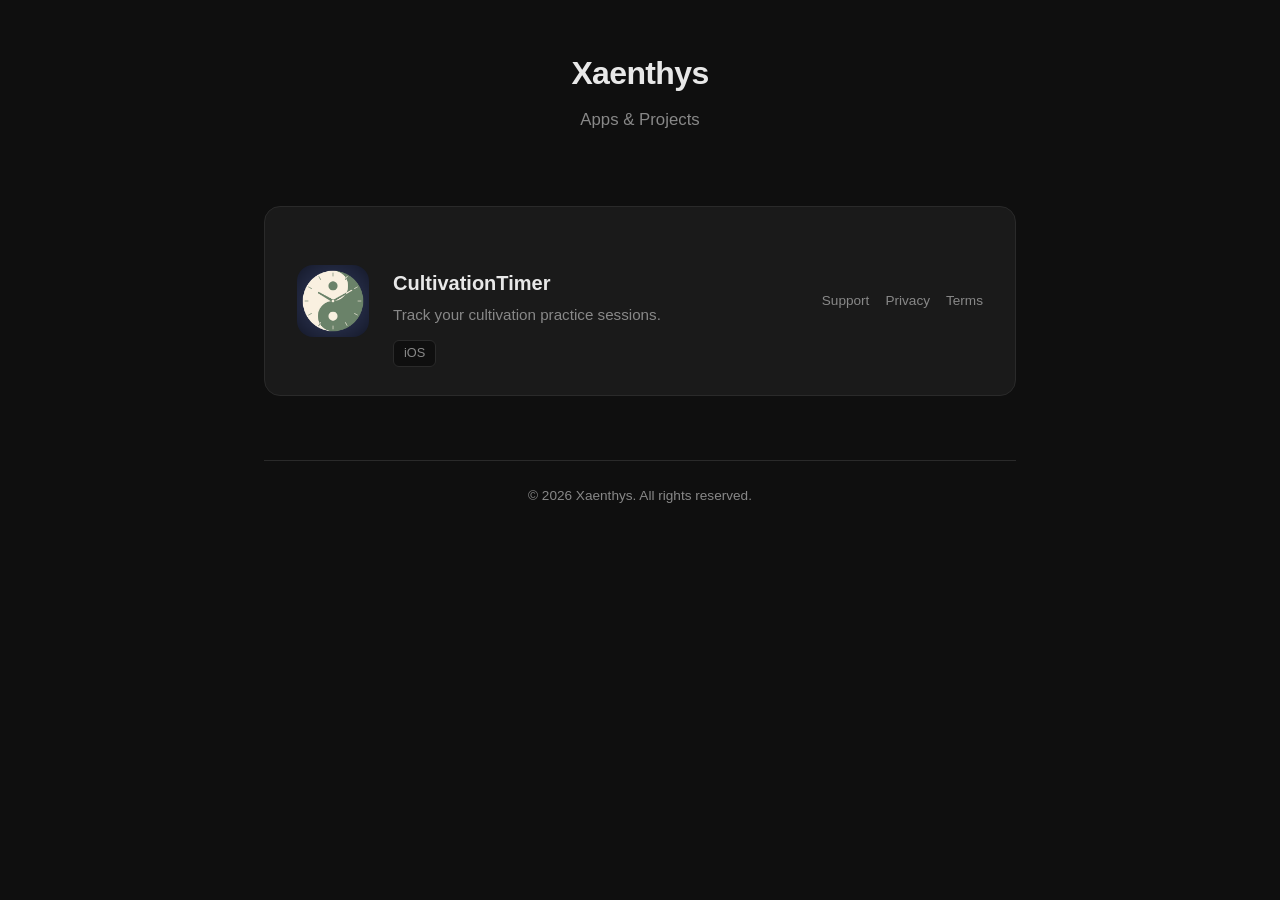
==== index.html @ edae2607 "Add support and update terms" ====
<!DOCTYPE html>
<html lang="en">
<head>
    <meta charset="UTF-8">
    <meta name="viewport" content="width=device-width, initial-scale=1.0">
    <title>Xaenthys — Apps</title>
    <link rel="stylesheet" href="style.css">
    <style>
        body { line-height: 1.6; }
        .container { max-width: 800px; }

        header {
            padding: 48px 0 32px;
            text-align: center;
        }

        header h1 { font-size: 2rem; }

        header p {
            color: var(--text-muted);
            font-size: 1.05rem;
        }

        .apps {
            display: flex;
            flex-direction: column;
            gap: 16px;
            padding: 24px 0 64px;
        }

        .app-card {
            background: var(--surface);
            border: 1px solid var(--border);
            border-radius: 16px;
            padding: 28px 32px;
            display: flex;
            align-items: center;
            gap: 24px;
            transition: border-color 0.2s;
        }

        .app-card:hover { border-color: #3a3a3a; }

        .app-icon {
            width: 72px;
            height: 72px;
            border-radius: 16px;
            flex-shrink: 0;
            overflow: hidden;
        }

        .app-icon img {
            width: 100%;
            height: 100%;
            object-fit: cover;
        }

        .app-info { flex: 1; }
        .app-info h2 { font-size: 1.25rem; font-weight: 600; margin-bottom: 4px; }
        .app-info .tagline { color: var(--text-muted); font-size: 0.95rem; margin-bottom: 12px; }

        .app-info .platform {
            display: inline-block;
            background: var(--bg);
            border: 1px solid var(--border);
            border-radius: 6px;
            padding: 2px 10px;
            font-size: 0.8rem;
            color: var(--text-muted);
        }

        .app-links { display: flex; gap: 16px; flex-shrink: 0; }
        .app-links a { font-size: 0.85rem; transition: color 0.2s; }

        footer { margin-top: 0; }

        @media (max-width: 600px) {
            .app-card { flex-direction: column; text-align: center; padding: 24px; }
            .app-links { justify-content: center; }
        }
    </style>
</head>
<body>
    <div class="container">
        <header>
            <h1>Xaenthys</h1>
            <p>Apps &amp; Projects</p>
        </header>

        <section class="apps">
            <div class="app-card">
                <div class="app-icon"><img src="cultivationtimer/icon.png" alt="CultivationTimer app icon"></div>
                <div class="app-info">
                    <h2>CultivationTimer</h2>
                    <p class="tagline">Track your cultivation practice sessions.</p>
                    <span class="platform">iOS</span>
                </div>
                <div class="app-links">
                    <a href="cultivationtimer/support.html">Support</a>
                    <a href="cultivationtimer/privacy.html">Privacy</a>
                    <a href="cultivationtimer/terms.html">Terms</a>
                </div>
            </div>

            <!-- Future apps go here -->
        </section>

        <footer>
            &copy; 2026 Xaenthys. All rights reserved.
        </footer>
    </div>
</body>
</html>
---- style.css ----
:root {
    --bg: #0f0f0f;
    --surface: #1a1a1a;
    --border: #2a2a2a;
    --text: #e8e8e8;
    --text-muted: #888;
}

* { margin: 0; padding: 0; box-sizing: border-box; }

body {
    font-family: -apple-system, BlinkMacSystemFont, 'SF Pro Display', 'Segoe UI', Roboto, sans-serif;
    background: var(--bg);
    color: var(--text);
    line-height: 1.7;
    min-height: 100vh;
}

a { color: var(--text-muted); text-decoration: none; }
a:hover { color: var(--text); }

/* Layout */
.container {
    max-width: 680px;
    margin: 0 auto;
    padding: 0 24px;
}

/* Navigation */
nav {
    padding: 20px 0;
    border-bottom: 1px solid var(--border);
    margin-bottom: 40px;
    font-size: 0.9rem;
}

/* Typography */
h1 {
    font-size: 1.75rem;
    font-weight: 700;
    letter-spacing: -0.02em;
    margin-bottom: 8px;
}

h2 {
    font-size: 1.15rem;
    font-weight: 600;
    margin: 32px 0 12px;
}

p {
    margin-bottom: 16px;
    color: #ccc;
}

ul, ol {
    margin: 0 0 16px 24px;
    color: #ccc;
}

li { margin-bottom: 6px; }

.meta {
    color: var(--text-muted);
    font-size: 0.9rem;
    margin-bottom: 40px;
}

/* Table */
table {
    width: 100%;
    border-collapse: collapse;
    margin: 12px 0 20px;
    font-size: 0.9rem;
}

th, td {
    text-align: left;
    padding: 10px 12px;
    border-bottom: 1px solid var(--border);
    color: #ccc;
}

th {
    color: var(--text);
    font-weight: 600;
    border-bottom: 2px solid var(--border);
}

/* TODO markers (for unpublished placeholders) */
.todo-marker {
    background: #2a2000;
    border: 1px solid #554400;
    border-radius: 6px;
    padding: 12px 16px;
    margin: 12px 0 20px;
    font-size: 0.9rem;
    color: #ddaa00;
}

/* Footer */
footer {
    border-top: 1px solid var(--border);
    padding: 24px 0;
    margin-top: 64px;
    text-align: center;
    color: var(--text-muted);
    font-size: 0.85rem;
}
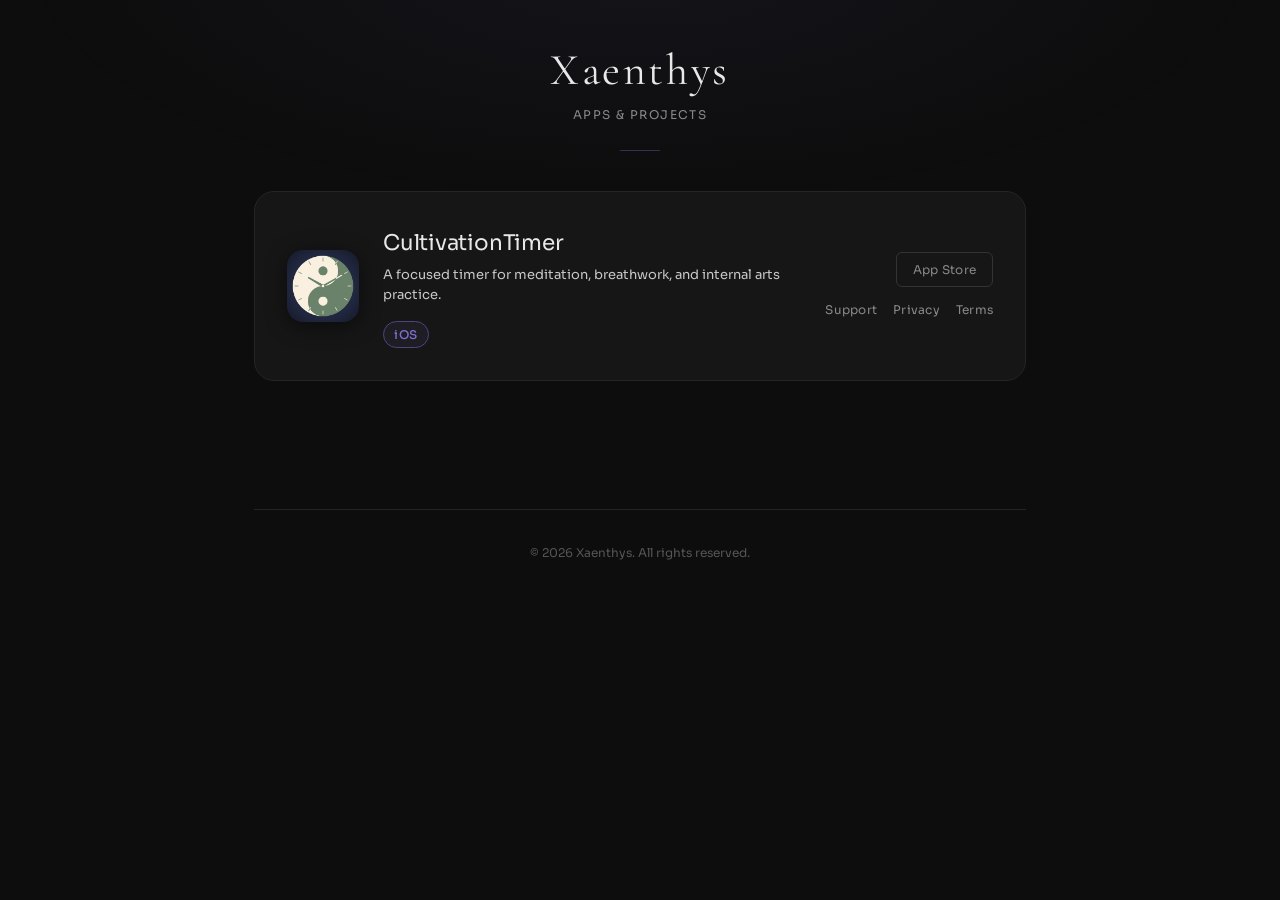
==== commit 18fadaa7: "Visual refinements" ====
--- a/index.html
+++ b/index.html
@@ -4,109 +4,43 @@
     <meta charset="UTF-8">
     <meta name="viewport" content="width=device-width, initial-scale=1.0">
     <title>Xaenthys — Apps</title>
+    <link rel="preconnect" href="https://fonts.googleapis.com">
+    <link rel="preconnect" href="https://fonts.gstatic.com" crossorigin>
+    <link rel="stylesheet" href="https://fonts.googleapis.com/css2?family=Cormorant+Garamond:wght@400;500&family=Sora:wght@300;400;500&display=swap">
     <link rel="stylesheet" href="style.css">
-    <style>
-        body { line-height: 1.6; }
-        .container { max-width: 800px; }
-
-        header {
-            padding: 48px 0 32px;
-            text-align: center;
-        }
-
-        header h1 { font-size: 2rem; }
-
-        header p {
-            color: var(--text-muted);
-            font-size: 1.05rem;
-        }
-
-        .apps {
-            display: flex;
-            flex-direction: column;
-            gap: 16px;
-            padding: 24px 0 64px;
-        }
-
-        .app-card {
-            background: var(--surface);
-            border: 1px solid var(--border);
-            border-radius: 16px;
-            padding: 28px 32px;
-            display: flex;
-            align-items: center;
-            gap: 24px;
-            transition: border-color 0.2s;
-        }
-
-        .app-card:hover { border-color: #3a3a3a; }
-
-        .app-icon {
-            width: 72px;
-            height: 72px;
-            border-radius: 16px;
-            flex-shrink: 0;
-            overflow: hidden;
-        }
-
-        .app-icon img {
-            width: 100%;
-            height: 100%;
-            object-fit: cover;
-        }
-
-        .app-info { flex: 1; }
-        .app-info h2 { font-size: 1.25rem; font-weight: 600; margin-bottom: 4px; }
-        .app-info .tagline { color: var(--text-muted); font-size: 0.95rem; margin-bottom: 12px; }
-
-        .app-info .platform {
-            display: inline-block;
-            background: var(--bg);
-            border: 1px solid var(--border);
-            border-radius: 6px;
-            padding: 2px 10px;
-            font-size: 0.8rem;
-            color: var(--text-muted);
-        }
-
-        .app-links { display: flex; gap: 16px; flex-shrink: 0; }
-        .app-links a { font-size: 0.85rem; transition: color 0.2s; }
-
-        footer { margin-top: 0; }
-
-        @media (max-width: 600px) {
-            .app-card { flex-direction: column; text-align: center; padding: 24px; }
-            .app-links { justify-content: center; }
-        }
-    </style>
 </head>
 <body>
-    <div class="container">
-        <header>
+    <div class="container container--wide">
+        <header class="site-header">
             <h1>Xaenthys</h1>
-            <p>Apps &amp; Projects</p>
+            <p class="site-tagline">Apps &amp; Projects</p>
         </header>
 
         <section class="apps">
             <div class="app-card">
-                <div class="app-icon"><img src="cultivationtimer/icon.png" alt="CultivationTimer app icon"></div>
+                <div class="app-icon">
+                    <img src="cultivationtimer/icon.png" alt="CultivationTimer app icon">
+                </div>
                 <div class="app-info">
                     <h2>CultivationTimer</h2>
-                    <p class="tagline">Track your cultivation practice sessions.</p>
+                    <p class="tagline">A focused timer for meditation, breathwork, and internal arts practice.</p>
                     <span class="platform">iOS</span>
                 </div>
-                <div class="app-links">
-                    <a href="cultivationtimer/support.html">Support</a>
-                    <a href="cultivationtimer/privacy.html">Privacy</a>
-                    <a href="cultivationtimer/terms.html">Terms</a>
+                <div class="app-actions">
+                    <a href="#" class="app-store-btn">App Store</a>
+                    <div class="app-links">
+                        <a href="cultivationtimer/support.html">Support</a>
+                        <a href="cultivationtimer/privacy.html">Privacy</a>
+                        <a href="cultivationtimer/terms.html">Terms</a>
+                    </div>
                 </div>
             </div>
 
             <!-- Future apps go here -->
         </section>
 
-        <footer>
-            &copy; 2026 Xaenthys. All rights reserved.
+        <footer class="site-footer">
+            <p class="footer-copy">&copy; 2026 Xaenthys. All rights reserved.</p>
         </footer>
     </div>
 </body>
--- a/style.css
+++ b/style.css
@@ -1,109 +1,659 @@
+/* ═══════════════════════════════════════════════════════
+   Design Tokens
+   ═══════════════════════════════════════════════════════ */
 :root {
-    --bg: #0f0f0f;
-    --surface: #1a1a1a;
-    --border: #2a2a2a;
-    --text: #e8e8e8;
-    --text-muted: #888;
-}
-
-* { margin: 0; padding: 0; box-sizing: border-box; }
-
+    /* Backgrounds */
+    --bg:             #0d0d0d;
+    --surface:        #161616;
+    --surface-raised: #1e1e1e;
+
+    /* Borders */
+    --border:         #252525;
+    --border-strong:  #333333;
+
+    /* Accent — indigo/violet */
+    --accent:         #7c6fcd;
+    --accent-hover:   #8f83db;
+    --accent-muted:   #4e4580;
+    --accent-subtle:  rgba(124, 111, 205, 0.08);
+
+    /* Text hierarchy */
+    --text:           #e8e8e8;
+    --text-secondary: #c8c8c8;
+    --text-muted:     #888888;
+    --text-disabled:  #555555;
+
+    /* Type scale */
+    --text-xs:   0.75rem;
+    --text-sm:   0.8125rem;
+    --text-base: 1rem;
+    --text-lg:   1.125rem;
+    --text-xl:   1.35rem;
+    --text-2xl:  1.75rem;
+    --text-3xl:  2.75rem;
+
+    /* Spacing */
+    --space-1:  4px;
+    --space-2:  8px;
+    --space-3:  12px;
+    --space-4:  16px;
+    --space-5:  20px;
+    --space-6:  24px;
+    --space-8:  32px;
+    --space-10: 40px;
+    --space-12: 48px;
+    --space-16: 64px;
+
+    /* Radius */
+    --radius-sm:   6px;
+    --radius-md:   10px;
+    --radius-lg:   16px;
+    --radius-xl:   20px;
+    --radius-full: 9999px;
+
+    /* Transitions */
+    --transition-fast: 150ms ease;
+    --transition-base: 200ms ease;
+    --transition-slow: 300ms ease;
+}
+
+/* ═══════════════════════════════════════════════════════
+   Reset
+   ═══════════════════════════════════════════════════════ */
+*, *::before, *::after {
+    margin: 0;
+    padding: 0;
+    box-sizing: border-box;
+}
+
+/* ═══════════════════════════════════════════════════════
+   Base
+   ═══════════════════════════════════════════════════════ */
 body {
-    font-family: -apple-system, BlinkMacSystemFont, 'SF Pro Display', 'Segoe UI', Roboto, sans-serif;
+    font-family: 'Sora', -apple-system, BlinkMacSystemFont, 'Segoe UI', sans-serif;
+    font-weight: 400;
     background: var(--bg);
     color: var(--text);
-    line-height: 1.7;
+    line-height: 1.75;
     min-height: 100vh;
-}
-
-a { color: var(--text-muted); text-decoration: none; }
-a:hover { color: var(--text); }
-
-/* Layout */
+    -webkit-font-smoothing: antialiased;
+    -moz-osx-font-smoothing: grayscale;
+}
+
+/* Subtle ambient glow from top */
+body::before {
+    content: '';
+    position: fixed;
+    inset: 0;
+    background: radial-gradient(ellipse 70% 40% at 50% -5%, rgba(124, 111, 205, 0.07) 0%, transparent 70%);
+    pointer-events: none;
+    z-index: -1;
+}
+
+a {
+    color: var(--accent);
+    text-decoration: none;
+    transition: color var(--transition-fast);
+}
+
+a:hover { color: var(--accent-hover); }
+
+/* ═══════════════════════════════════════════════════════
+   Layout
+   ═══════════════════════════════════════════════════════ */
 .container {
     max-width: 680px;
     margin: 0 auto;
-    padding: 0 24px;
-}
-
-/* Navigation */
-nav {
-    padding: 20px 0;
-    border-bottom: 1px solid var(--border);
-    margin-bottom: 40px;
-    font-size: 0.9rem;
-}
-
-/* Typography */
+    padding: 0 var(--space-6);
+}
+
+.container--wide {
+    max-width: 820px;
+}
+
+/* ═══════════════════════════════════════════════════════
+   Typography
+   ═══════════════════════════════════════════════════════ */
 h1 {
-    font-size: 1.75rem;
-    font-weight: 700;
-    letter-spacing: -0.02em;
-    margin-bottom: 8px;
+    font-family: 'Cormorant Garamond', Georgia, 'Times New Roman', serif;
+    font-size: var(--text-2xl);
+    font-weight: 500;
+    letter-spacing: -0.01em;
+    color: var(--text);
+    line-height: 1.2;
+    margin-bottom: var(--space-2);
 }
 
 h2 {
-    font-size: 1.15rem;
-    font-weight: 600;
-    margin: 32px 0 12px;
+    font-size: var(--text-xl);
+    font-weight: 400;
+    letter-spacing: -0.01em;
+    color: var(--text);
+    margin: var(--space-12) 0 var(--space-4);
+}
+
+h3 {
+    font-size: var(--text-lg);
+    font-weight: 400;
+    color: var(--text);
+    margin: var(--space-6) 0 var(--space-2);
 }
 
 p {
-    margin-bottom: 16px;
-    color: #ccc;
-}
+    font-size: var(--text-base);
+    color: var(--text-secondary);
+    margin-bottom: var(--space-4);
+    line-height: 1.8;
+}
+
+p:last-child { margin-bottom: 0; }
 
 ul, ol {
-    margin: 0 0 16px 24px;
-    color: #ccc;
-}
-
-li { margin-bottom: 6px; }
+    margin: 0 0 var(--space-4) var(--space-6);
+    color: var(--text-secondary);
+}
+
+li {
+    margin-bottom: var(--space-2);
+    line-height: 1.7;
+}
+
+strong {
+    color: var(--text);
+    font-weight: 500;
+}
 
 .meta {
     color: var(--text-muted);
-    font-size: 0.9rem;
-    margin-bottom: 40px;
-}
-
-/* Table */
+    font-size: var(--text-sm);
+    letter-spacing: 0.01em;
+    margin-bottom: var(--space-8);
+}
+
+/* ═══════════════════════════════════════════════════════
+   Table
+   ═══════════════════════════════════════════════════════ */
 table {
     width: 100%;
     border-collapse: collapse;
-    margin: 12px 0 20px;
-    font-size: 0.9rem;
+    margin: var(--space-3) 0 var(--space-6);
+    font-size: var(--text-sm);
 }
 
 th, td {
     text-align: left;
-    padding: 10px 12px;
+    padding: var(--space-3) var(--space-4);
     border-bottom: 1px solid var(--border);
-    color: #ccc;
+    color: var(--text-secondary);
+    line-height: 1.6;
 }
 
 th {
+    color: var(--text-muted);
+    font-weight: 500;
+    font-size: var(--text-xs);
+    text-transform: uppercase;
+    letter-spacing: 0.08em;
+    border-bottom: 1px solid var(--border-strong);
+}
+
+/* ═══════════════════════════════════════════════════════
+   Site Nav
+   ═══════════════════════════════════════════════════════ */
+.site-nav {
+    display: flex;
+    align-items: center;
+    justify-content: space-between;
+    padding: var(--space-5) 0;
+    border-bottom: 1px solid var(--border);
+    margin-bottom: var(--space-10);
+}
+
+.site-nav .back-link {
+    display: inline-flex;
+    align-items: center;
+    gap: 6px;
+    color: var(--text-muted);
+    font-size: var(--text-sm);
+    transition: color var(--transition-fast);
+}
+
+.site-nav .back-link:hover { color: var(--text-secondary); }
+
+.site-nav .back-link svg {
+    width: 14px;
+    height: 14px;
+    flex-shrink: 0;
+}
+
+.site-nav .nav-links {
+    display: flex;
+    align-items: center;
+    gap: var(--space-5);
+}
+
+.site-nav .nav-links a {
+    color: var(--text-muted);
+    font-size: var(--text-sm);
+    transition: color var(--transition-fast);
+}
+
+.site-nav .nav-links a:hover { color: var(--accent); }
+
+/* ═══════════════════════════════════════════════════════
+   Section Heading
+   ═══════════════════════════════════════════════════════ */
+.section-heading {
+    font-size: var(--text-xl);
+    font-weight: 400;
     color: var(--text);
-    font-weight: 600;
-    border-bottom: 2px solid var(--border);
-}
-
-/* TODO markers (for unpublished placeholders) */
+    letter-spacing: -0.01em;
+    margin-top: var(--space-12);
+    margin-bottom: var(--space-4);
+    padding-top: var(--space-10);
+    border-top: 1px solid var(--border);
+}
+
+/* First heading on a page — no top divider */
+.section-heading:first-of-type {
+    margin-top: var(--space-2);
+    padding-top: 0;
+    border-top: none;
+}
+
+/* ═══════════════════════════════════════════════════════
+   Contact Box
+   ═══════════════════════════════════════════════════════ */
+.contact-box {
+    background: var(--surface);
+    border: 1px solid var(--border);
+    border-left: 3px solid var(--accent);
+    border-radius: 0 var(--radius-md) var(--radius-md) 0;
+    padding: var(--space-5) var(--space-6);
+    margin: var(--space-8) 0;
+}
+
+.contact-box p {
+    color: var(--text-secondary);
+    font-size: var(--text-base);
+    margin-bottom: var(--space-2);
+    line-height: 1.65;
+}
+
+.contact-box p:last-child { margin-bottom: 0; }
+
+.contact-label {
+    display: block;
+    font-size: var(--text-xs);
+    font-weight: 500;
+    color: var(--text-muted);
+    text-transform: uppercase;
+    letter-spacing: 0.09em;
+    margin-bottom: var(--space-2);
+}
+
+/* ═══════════════════════════════════════════════════════
+   Table of Contents
+   ═══════════════════════════════════════════════════════ */
+.toc {
+    background: var(--surface);
+    border: 1px solid var(--border);
+    border-left: 3px solid var(--accent-muted);
+    border-radius: 0 var(--radius-md) var(--radius-md) 0;
+    padding: var(--space-5) var(--space-6);
+    margin: var(--space-6) 0 var(--space-10);
+}
+
+.toc-label {
+    font-size: var(--text-xs);
+    font-weight: 500;
+    color: var(--text-muted);
+    text-transform: uppercase;
+    letter-spacing: 0.09em;
+    margin-bottom: var(--space-4);
+    display: block;
+}
+
+.toc-list {
+    list-style: none;
+    margin: 0;
+    padding: 0;
+    display: flex;
+    flex-direction: column;
+    gap: var(--space-2);
+}
+
+.toc-list li { margin-bottom: 0; }
+
+.toc-list a {
+    color: var(--text-secondary);
+    font-size: var(--text-sm);
+    transition: color var(--transition-fast);
+    line-height: 1.5;
+}
+
+.toc-list a:hover { color: var(--accent); }
+
+/* Numbered ToC (Terms of Service) */
+.toc-list--numbered {
+    list-style: decimal;
+    padding-left: var(--space-5);
+}
+
+/* ═══════════════════════════════════════════════════════
+   Accordion
+   ═══════════════════════════════════════════════════════ */
+.accordion {
+    border-top: 1px solid var(--border);
+    margin-bottom: var(--space-2);
+}
+
+.accordion-item {
+    border-bottom: 1px solid var(--border);
+}
+
+.accordion-trigger {
+    width: 100%;
+    display: flex;
+    align-items: center;
+    justify-content: space-between;
+    gap: var(--space-4);
+    padding: var(--space-5) 0;
+    background: none;
+    border: none;
+    color: var(--text-secondary);
+    font-family: 'Sora', -apple-system, sans-serif;
+    font-size: var(--text-base);
+    font-weight: 400;
+    text-align: left;
+    cursor: pointer;
+    line-height: 1.55;
+    transition: color var(--transition-fast);
+}
+
+.accordion-trigger:hover { color: var(--text); }
+.accordion-trigger[aria-expanded="true"] { color: var(--text); }
+
+.accordion-icon {
+    width: 16px;
+    height: 16px;
+    flex-shrink: 0;
+    color: var(--text-muted);
+    transition: transform var(--transition-base), color var(--transition-fast);
+}
+
+.accordion-trigger[aria-expanded="true"] .accordion-icon {
+    transform: rotate(180deg);
+    color: var(--accent);
+}
+
+.accordion-panel {
+    overflow: hidden;
+    transition: max-height var(--transition-slow);
+}
+
+.accordion-body {
+    padding-bottom: var(--space-5);
+}
+
+.accordion-body p {
+    font-size: var(--text-base);
+    margin-bottom: var(--space-3);
+    color: var(--text-secondary);
+    line-height: 1.75;
+}
+
+.accordion-body p:last-child { margin-bottom: 0; }
+
+.accordion-body ul,
+.accordion-body ol {
+    font-size: var(--text-base);
+    margin-bottom: var(--space-3);
+    color: var(--text-secondary);
+}
+
+.accordion-body a { color: var(--accent); }
+.accordion-body a:hover { color: var(--accent-hover); }
+
+/* ═══════════════════════════════════════════════════════
+   Site Footer
+   ═══════════════════════════════════════════════════════ */
+.site-footer {
+    border-top: 1px solid var(--border);
+    padding: var(--space-8) 0 var(--space-10);
+    margin-top: var(--space-16);
+    text-align: center;
+}
+
+.footer-links {
+    display: flex;
+    justify-content: center;
+    align-items: center;
+    gap: var(--space-4);
+    flex-wrap: wrap;
+    margin-bottom: var(--space-3);
+}
+
+.footer-links a {
+    font-size: var(--text-sm);
+    color: var(--text-muted);
+    transition: color var(--transition-fast);
+}
+
+.footer-links a:hover { color: var(--accent); }
+
+.footer-sep {
+    color: var(--text-disabled);
+    font-size: var(--text-xs);
+    user-select: none;
+}
+
+.footer-copy {
+    font-size: var(--text-xs);
+    color: var(--text-disabled);
+    margin-bottom: 0;
+}
+
+/* ═══════════════════════════════════════════════════════
+   TODO Marker (internal dev tool)
+   ═══════════════════════════════════════════════════════ */
 .todo-marker {
-    background: #2a2000;
-    border: 1px solid #554400;
-    border-radius: 6px;
-    padding: 12px 16px;
-    margin: 12px 0 20px;
-    font-size: 0.9rem;
-    color: #ddaa00;
-}
-
-/* Footer */
-footer {
-    border-top: 1px solid var(--border);
-    padding: 24px 0;
-    margin-top: 64px;
+    background: #1a1400;
+    border: 1px solid #3d2e00;
+    border-radius: var(--radius-sm);
+    padding: var(--space-3) var(--space-4);
+    margin: var(--space-3) 0 var(--space-5);
+    font-size: var(--text-sm);
+    color: #c49a2a;
+    line-height: 1.5;
+}
+
+/* ═══════════════════════════════════════════════════════
+   Home: Site Header
+   ═══════════════════════════════════════════════════════ */
+.site-header {
+    padding: var(--space-12) 0 var(--space-10);
     text-align: center;
-    color: var(--text-muted);
-    font-size: 0.85rem;
-}
+}
+
+.site-header h1 {
+    font-family: 'Cormorant Garamond', Georgia, 'Times New Roman', serif;
+    font-size: var(--text-3xl);
+    font-weight: 400;
+    letter-spacing: 0.06em;
+    line-height: 1;
+    margin-bottom: var(--space-3);
+}
+
+.site-tagline {
+    color: var(--text-muted);
+    font-size: var(--text-xs);
+    letter-spacing: 0.12em;
+    text-transform: uppercase;
+    margin-bottom: 0;
+}
+
+/* Decorative rule beneath header */
+.site-header::after {
+    content: '';
+    display: block;
+    width: 40px;
+    height: 1px;
+    background: var(--accent-muted);
+    margin: var(--space-6) auto 0;
+    opacity: 0.6;
+}
+
+/* ═══════════════════════════════════════════════════════
+   Home: App Grid
+   ═══════════════════════════════════════════════════════ */
+.apps {
+    display: flex;
+    flex-direction: column;
+    gap: var(--space-4);
+    padding-bottom: var(--space-16);
+}
+
+/* ═══════════════════════════════════════════════════════
+   App Card
+   ═══════════════════════════════════════════════════════ */
+.app-card {
+    background: var(--surface);
+    border: 1px solid var(--border);
+    border-radius: var(--radius-xl);
+    padding: var(--space-8);
+    display: flex;
+    align-items: center;
+    gap: var(--space-6);
+    transition:
+        border-color var(--transition-base),
+        background var(--transition-base),
+        box-shadow var(--transition-base);
+}
+
+.app-card:hover {
+    border-color: var(--accent-muted);
+    background: var(--surface-raised);
+    box-shadow: 0 0 0 1px var(--accent-muted);
+}
+
+.app-icon {
+    width: 72px;
+    height: 72px;
+    border-radius: var(--radius-lg);
+    flex-shrink: 0;
+    overflow: hidden;
+    box-shadow: 0 4px 20px rgba(0, 0, 0, 0.5);
+}
+
+.app-icon img {
+    width: 100%;
+    height: 100%;
+    object-fit: cover;
+    display: block;
+}
+
+.app-info { flex: 1; min-width: 0; }
+
+.app-info h2 {
+    font-size: var(--text-xl);
+    font-weight: 400;
+    letter-spacing: -0.01em;
+    color: var(--text);
+    margin: 0 0 var(--space-1);
+}
+
+.app-info .tagline {
+    font-size: var(--text-sm);
+    color: var(--text-secondary);
+    margin-bottom: var(--space-4);
+    line-height: 1.5;
+}
+
+.platform {
+    display: inline-block;
+    background: var(--accent-subtle);
+    border: 1px solid var(--accent-muted);
+    border-radius: var(--radius-full);
+    padding: 2px 10px;
+    font-size: var(--text-xs);
+    font-weight: 500;
+    color: var(--accent);
+    letter-spacing: 0.05em;
+}
+
+.app-actions {
+    display: flex;
+    flex-direction: column;
+    align-items: flex-end;
+    gap: var(--space-3);
+    flex-shrink: 0;
+}
+
+.app-store-btn {
+    display: inline-flex;
+    align-items: center;
+    gap: var(--space-2);
+    border: 1px solid var(--border-strong);
+    border-radius: var(--radius-sm);
+    padding: 6px var(--space-4);
+    font-family: 'Sora', sans-serif;
+    font-size: var(--text-xs);
+    font-weight: 400;
+    color: var(--text-muted);
+    letter-spacing: 0.02em;
+    white-space: nowrap;
+    transition: border-color var(--transition-fast), color var(--transition-fast);
+}
+
+.app-store-btn:hover {
+    border-color: var(--accent);
+    color: var(--accent);
+}
+
+.app-links {
+    display: flex;
+    gap: var(--space-4);
+}
+
+.app-links a {
+    font-size: var(--text-xs);
+    color: var(--text-muted);
+    letter-spacing: 0.02em;
+    transition: color var(--transition-fast);
+}
+
+.app-links a:hover { color: var(--accent); }
+
+/* ═══════════════════════════════════════════════════════
+   Responsive
+   ═══════════════════════════════════════════════════════ */
+@media (max-width: 600px) {
+    h1 { font-size: 1.5rem; }
+
+    .site-header h1 { font-size: 2.25rem; }
+
+    .app-card {
+        flex-direction: column;
+        text-align: center;
+        padding: var(--space-6);
+        gap: var(--space-4);
+    }
+
+    .app-actions {
+        align-items: center;
+        flex-direction: row-reverse;
+        justify-content: center;
+        width: 100%;
+    }
+
+    .app-links { justify-content: center; }
+
+    .site-nav .nav-links { gap: var(--space-4); }
+
+    .toc { padding: var(--space-4) var(--space-5); }
+
+    .section-heading {
+        font-size: var(--text-lg);
+    }
+}
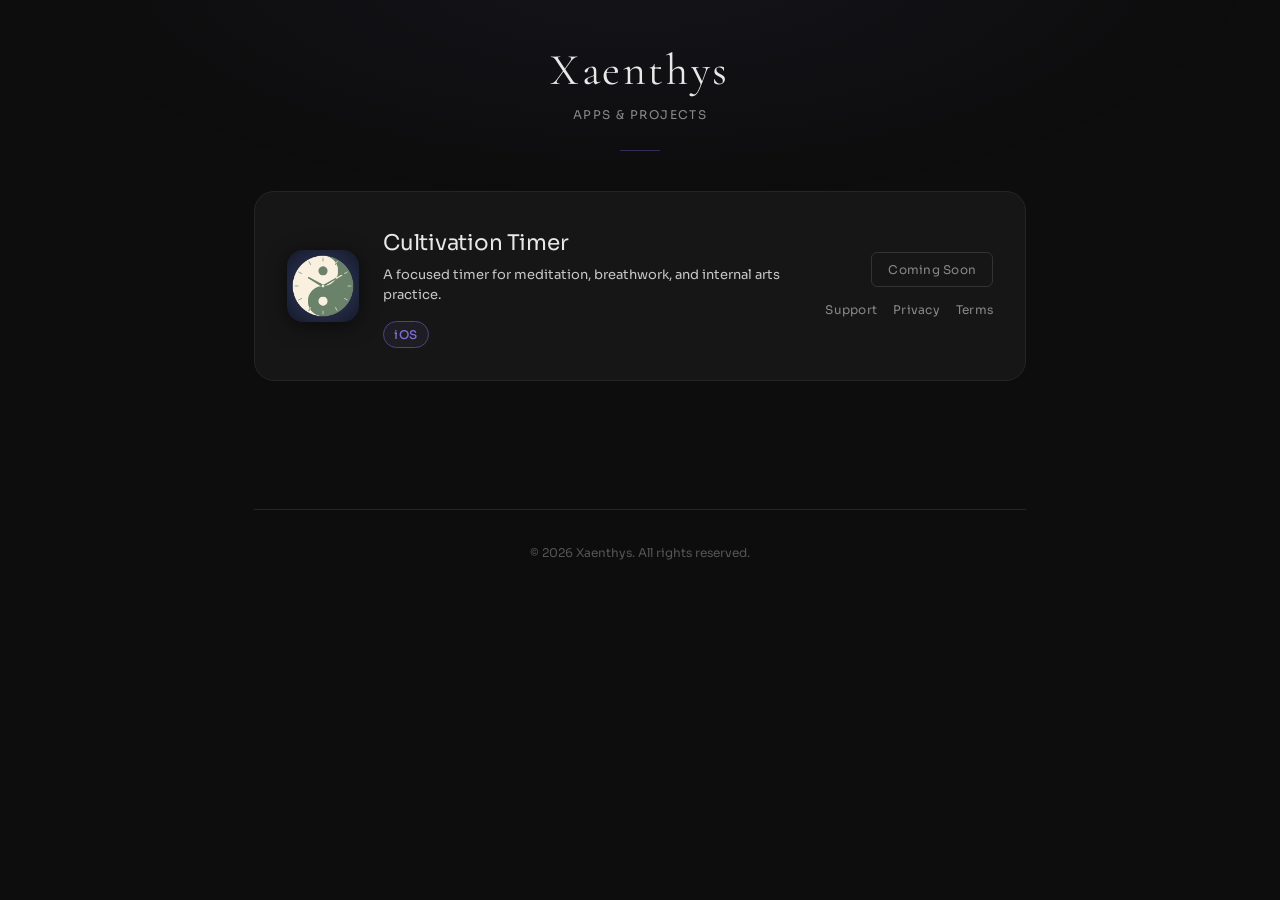
==== commit 3fedee94: "More cleanup" ====
--- a/index.html
+++ b/index.html
@@ -19,15 +19,15 @@
         <section class="apps">
             <div class="app-card">
                 <div class="app-icon">
-                    <img src="cultivationtimer/icon.png" alt="CultivationTimer app icon">
+                    <img src="cultivationtimer/icon.png" alt="Cultivation Timer app icon">
                 </div>
                 <div class="app-info">
-                    <h2>CultivationTimer</h2>
+                    <h2>Cultivation Timer</h2>
                     <p class="tagline">A focused timer for meditation, breathwork, and internal arts practice.</p>
                     <span class="platform">iOS</span>
                 </div>
                 <div class="app-actions">
-                    <a href="#" class="app-store-btn">App Store</a>
+                    <span class="app-store-btn" aria-disabled="true">Coming Soon</span>
                     <div class="app-links">
                         <a href="cultivationtimer/support.html">Support</a>
                         <a href="cultivationtimer/privacy.html">Privacy</a>
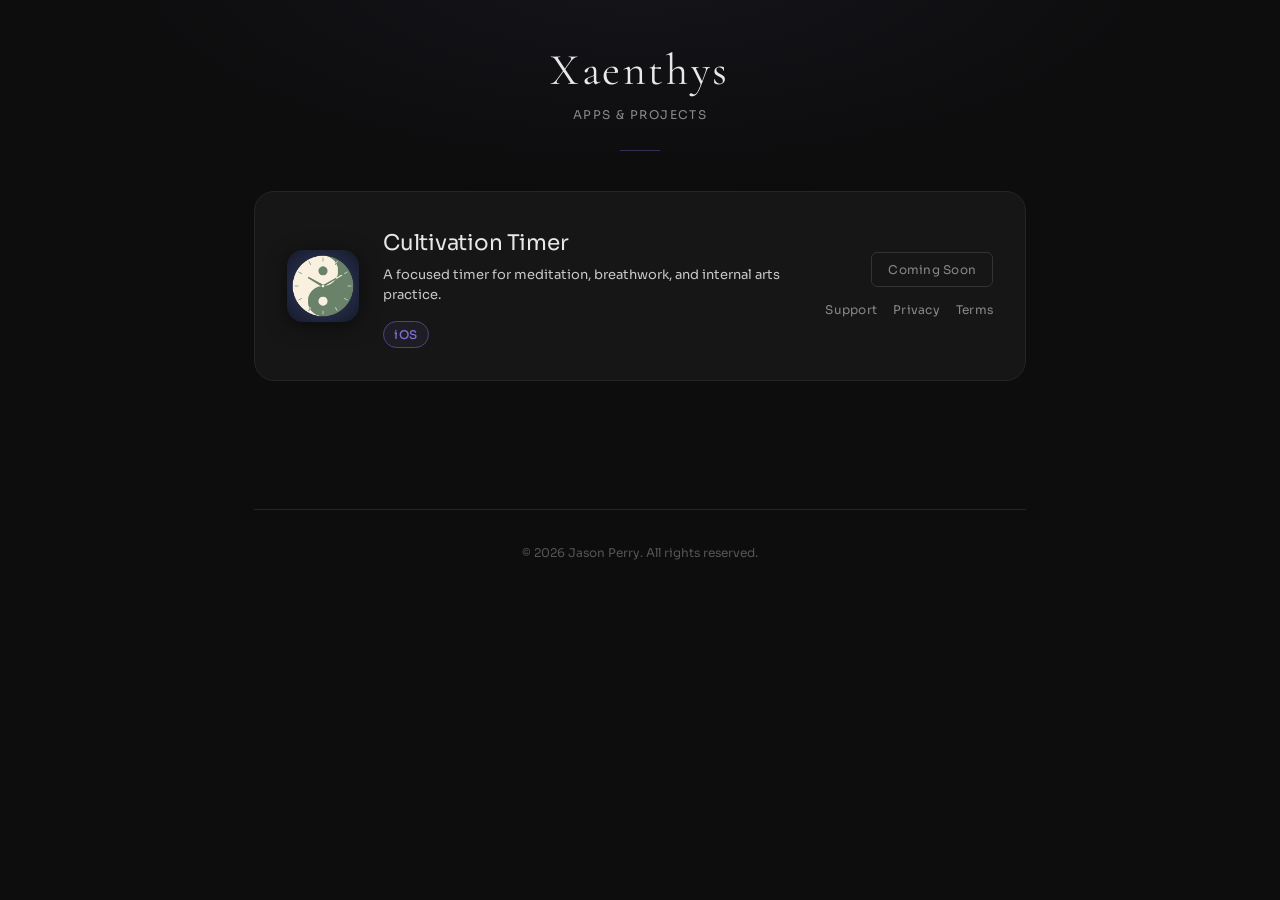
==== commit 8245078a: "A few more cleanup items" ====
--- a/index.html
+++ b/index.html
@@ -3,7 +3,7 @@
 <head>
     <meta charset="UTF-8">
     <meta name="viewport" content="width=device-width, initial-scale=1.0">
-    <title>Xaenthys — Apps</title>
+    <title>Xaenthys - Apps</title>
     <link rel="preconnect" href="https://fonts.googleapis.com">
     <link rel="preconnect" href="https://fonts.gstatic.com" crossorigin>
     <link rel="stylesheet" href="https://fonts.googleapis.com/css2?family=Cormorant+Garamond:wght@400;500&family=Sora:wght@300;400;500&display=swap">
@@ -40,7 +40,7 @@
         </section>
 
         <footer class="site-footer">
-            <p class="footer-copy">&copy; 2026 Xaenthys. All rights reserved.</p>
+            <p class="footer-copy">&copy; 2026 Jason Perry. All rights reserved.</p>
         </footer>
     </div>
 </body>
--- a/style.css
+++ b/style.css
@@ -11,7 +11,7 @@
     --border:         #252525;
     --border-strong:  #333333;
 
-    /* Accent — indigo/violet */
+    /* Accent - indigo/violet */
     --accent:         #7c6fcd;
     --accent-hover:   #8f83db;
     --accent-muted:   #4e4580;
@@ -254,7 +254,7 @@
     border-top: 1px solid var(--border);
 }
 
-/* First heading on a page — no top divider */
+/* First heading on a page - no top divider */
 .section-heading:first-of-type {
     margin-top: var(--space-2);
     padding-top: 0;
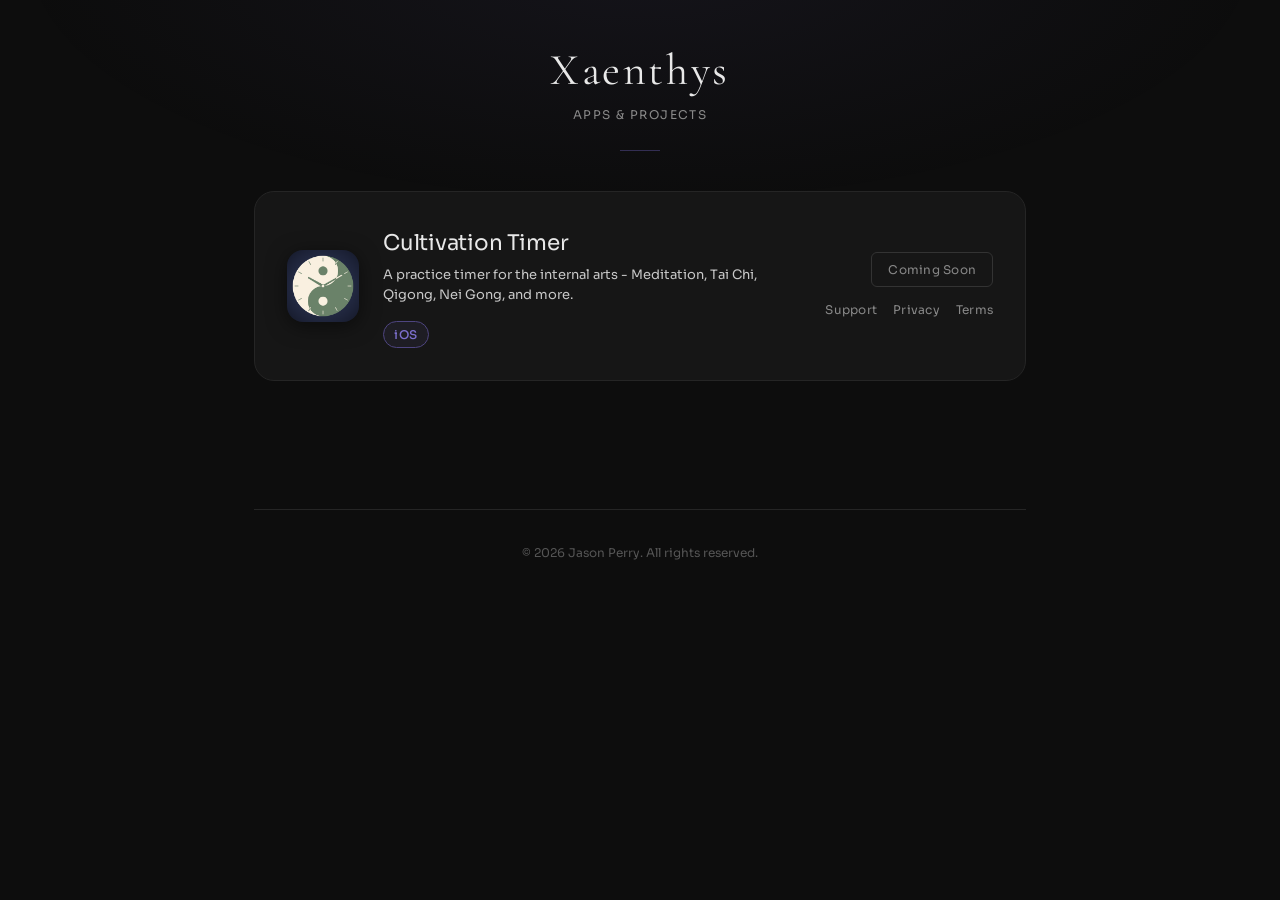
==== commit 59a6ff32: "More text update" ====
--- a/index.html
+++ b/index.html
@@ -23,7 +23,7 @@
                 </div>
                 <div class="app-info">
                     <h2>Cultivation Timer</h2>
-                    <p class="tagline">A focused timer for meditation, breathwork, and internal arts practice.</p>
+                    <p class="tagline">A practice timer for the internal arts - Meditation, Tai Chi, Qigong, Nei Gong, and more.</p>
                     <span class="platform">iOS</span>
                 </div>
                 <div class="app-actions">
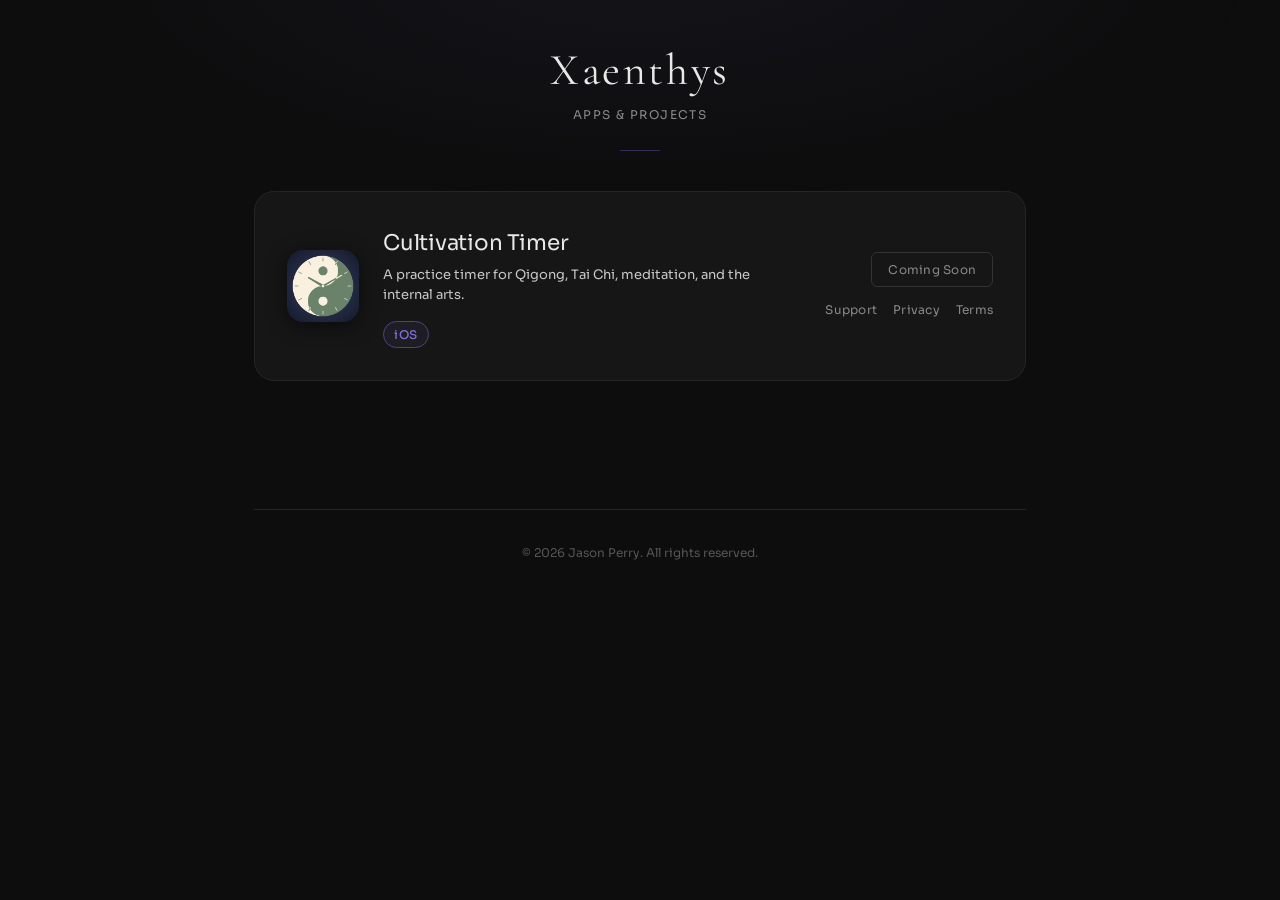
==== commit 761c6707: "Update cultivation timer docs" ====
--- a/index.html
+++ b/index.html
@@ -23,7 +23,7 @@
                 </div>
                 <div class="app-info">
                     <h2>Cultivation Timer</h2>
-                    <p class="tagline">A practice timer for the internal arts - Meditation, Tai Chi, Qigong, Nei Gong, and more.</p>
+                    <p class="tagline">A practice timer for Qigong, Tai Chi, meditation, and the internal arts.</p>
                     <span class="platform">iOS</span>
                 </div>
                 <div class="app-actions">
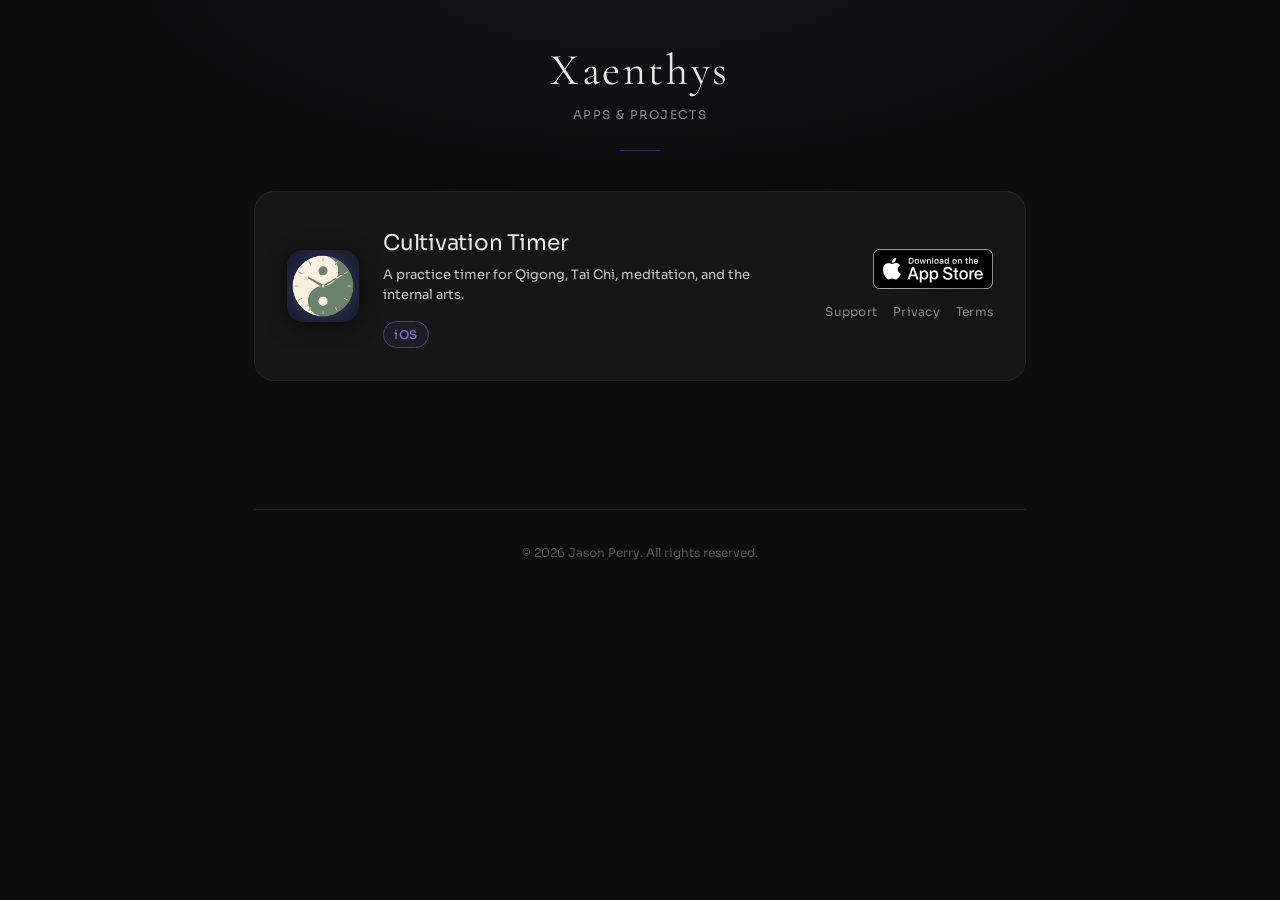
==== commit 73cda033: "Replace Coming Soon with the App Store badge Cultivation Timer is live, so the homepage now shows Ap" ====
--- a/index.html
+++ b/index.html
@@ -27,7 +27,9 @@
                     <span class="platform">iOS</span>
                 </div>
                 <div class="app-actions">
-                    <span class="app-store-btn" aria-disabled="true">Coming Soon</span>
+                    <a class="app-store-badge" href="https://apps.apple.com/app/id6756943404">
+                        <img src="cultivationtimer/app-store-badge.svg" alt="Download on the App Store" width="120" height="40">
+                    </a>
                     <div class="app-links">
                         <a href="cultivationtimer/support.html">Support</a>
                         <a href="cultivationtimer/privacy.html">Privacy</a>
--- a/style.css
+++ b/style.css
@@ -611,6 +611,17 @@
     color: var(--accent);
 }
 
+.app-store-badge {
+    display: inline-block;
+    line-height: 0;
+}
+
+.app-store-badge img {
+    display: block;
+    height: 40px;
+    width: auto;
+}
+
 .app-links {
     display: flex;
     gap: var(--space-4);
